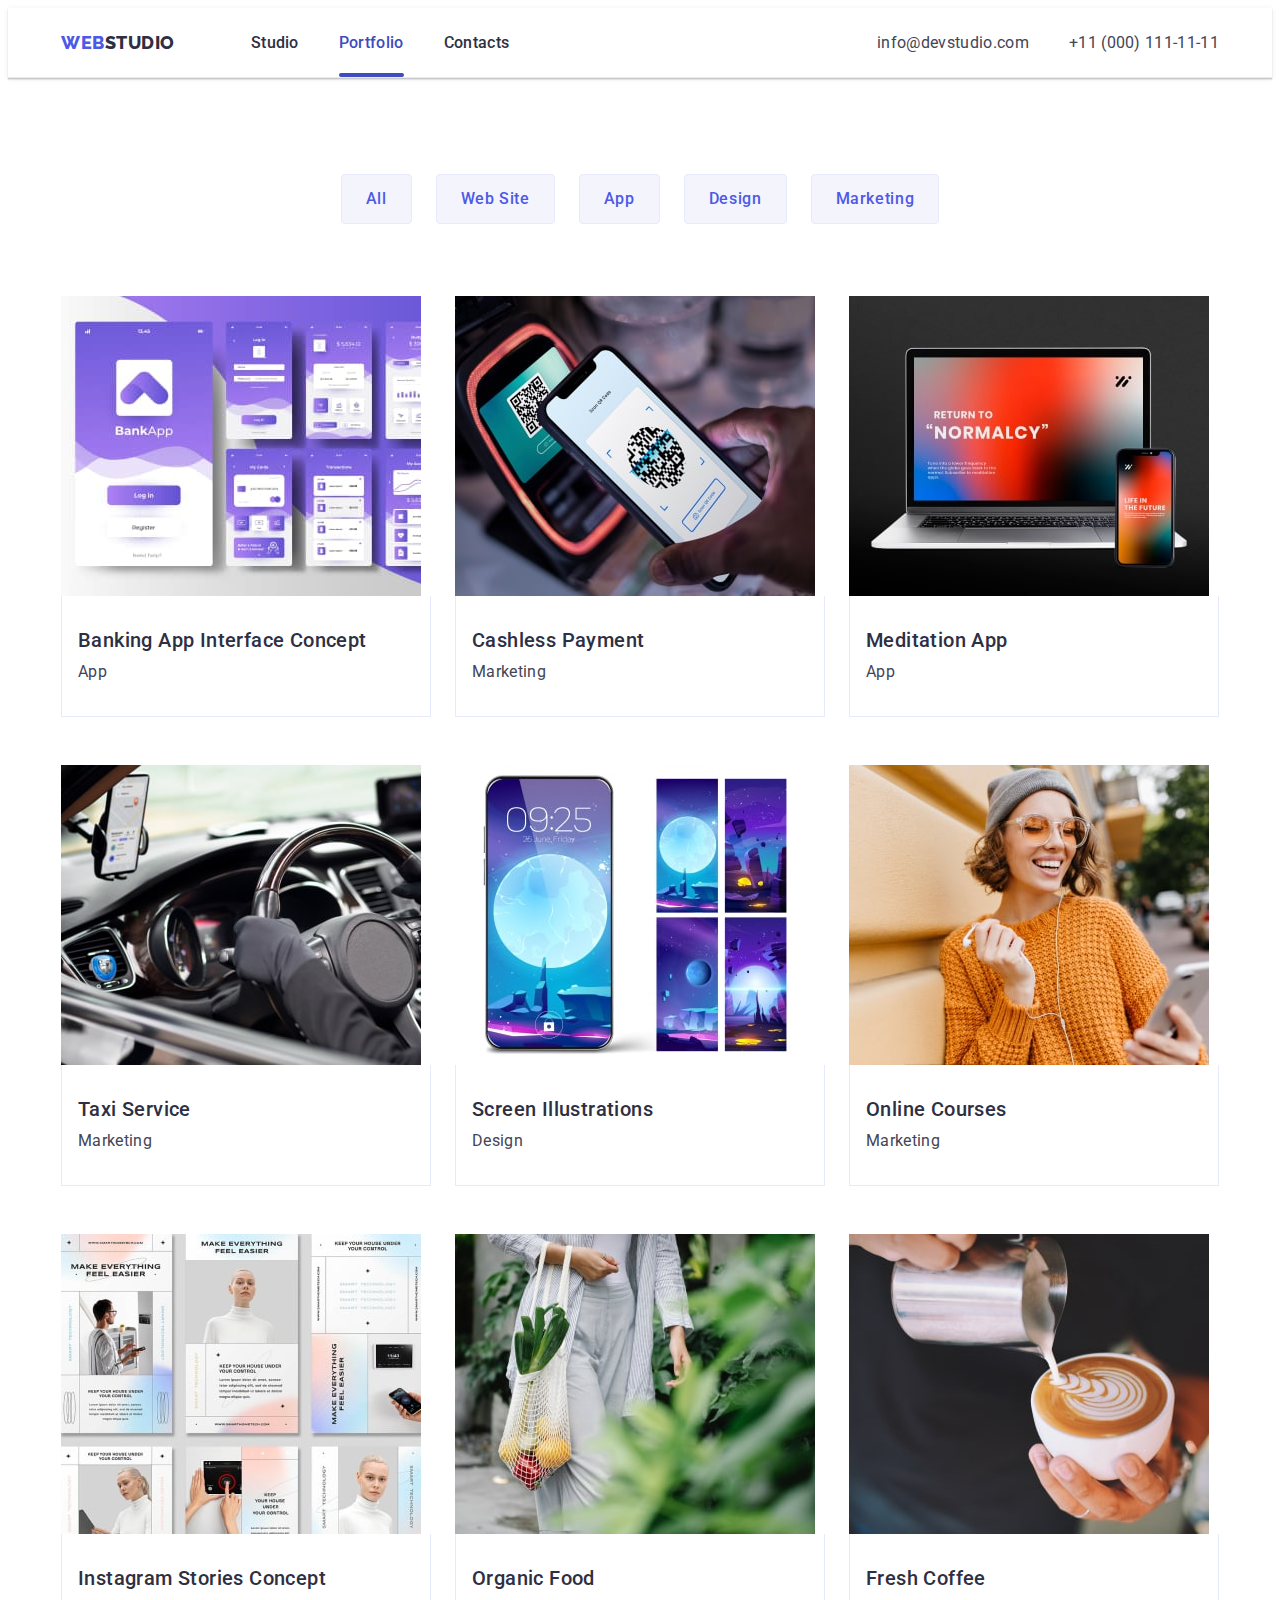
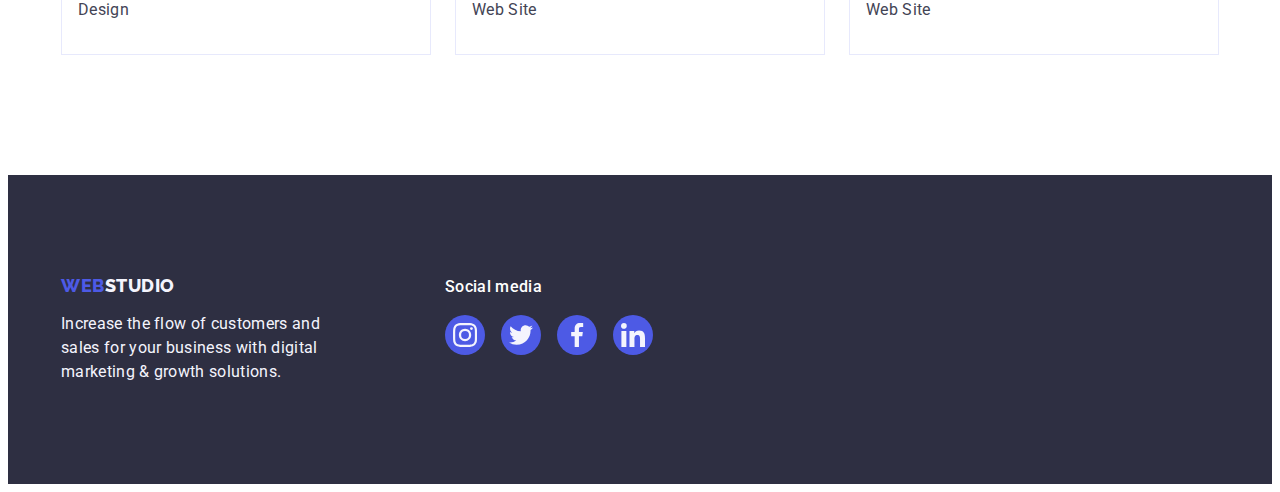
==== portfolio.html @ a7214b2f "Initial commit" ====
<!DOCTYPE html>
<html lang="en">
  <head>
    <meta charset="UTF-8" />
    <meta http-equiv="X-UA-Compatible" content="IE=edge" />
    <meta name="viewport" content="width=device-width, initial-scale=1.0" />
    <link rel="preconnect" href="https://fonts.googleapis.com" />
    <link rel="preconnect" href="https://fonts.gstatic.com" crossorigin />
    <link
      href="https://fonts.googleapis.com/css2?family=Raleway:wght@800&family=Roboto:wght@400;500;700;900&display=swap"
      rel="stylesheet"
    />
    <title>WebStudio</title>
    <link
      rel="stylesheet"
      href="https://cdnjs.cloudflare.com/ajax/libs/modern-normalize/2.0.0/modern-normalize.min.css"
      integrity="sha512-4xo8blKMVCiXpTaLzQSLSw3KFOVPWhm/TRtuPVc4WG6kUgjH6J03IBuG7JZPkcWMxJ5huwaBpOpnwYElP/m6wg=="
      crossorigin="anonymous"
      referrerpolicy="no-referrer"
    />
    <link rel="stylesheet" href="./css/styles.css" />
  </head>
  <body>
    <!-- Header -->

    <header class="header">
      <div class="container heder-container">
        <nav class="header-navigation">
          <a class="header-logo link" href="./index.html"
            >Web<span class="accent-logo">Studio</span></a
          >
          <ul class="header-menu list">
            <li class="header-menu-item">
              <a class="header-menu-link link" href="./index.html">Studio</a>
            </li>
            <li class="header-menu-item">
              <a class="header-menu-link link active" href="./portfolio.html"
                >Portfolio</a
              >
            </li>
            <li class="header-menu-item">
              <a class="header-menu-link link" href="">Contacts</a>
            </li>
          </ul>
        </nav>

        <!-- Address -->

        <address class="address">
          <ul class="address-list list">
            <li class="address-list-item">
              <a class="address-list-link link" href="mailto:info@devstudio.com"
                >info@devstudio.com</a
              >
            </li>
            <li class="address-list-item">
              <a class="address-list-link link" href="tel:+110001111111"
                >+11 (000) 111-11-11</a
              >
            </li>
          </ul>
        </address>
      </div>
    </header>

    <!-- Main content -->

    <main>
      <!-- Projects -->
      <section class="portfolio">
        <div class="container portfolio-container">
          <h1 class="visually-hidden" hidden>Portfolio</h1>
          <ul class="filter-list list">
            <li class="filter-item">
              <button type="button" class="filter-btn">All</button>
            </li>
            <li class="filter-item">
              <button type="button" class="filter-btn">Web Site</button>
            </li>
            <li class="filter-item">
              <button type="button" class="filter-btn">App</button>
            </li>
            <li class="filter-item">
              <button type="button" class="filter-btn">Design</button>
            </li>
            <li class="filter-item">
              <button type="button" class="filter-btn">Marketing</button>
            </li>
          </ul>
          <ul class="project-list list">
            <li class="project-item">
              <a href="" class="project-link link">
                <div class="project-card-blok">
                  <img
                    src="./images/project1.jpg"
                    alt="image banking app"
                    width="360"
                  />
                  <p class="project-overlay">
                    14 Stylish and User-Friendly App Design Concepts · Task
                    Manager App · Calorie Tracker App · Exotic Fruit Ecommerce
                    App · Cloud Storage App
                  </p>
                </div>
                <div class="card-project">
                  <h2 class="project-subtitle">
                    Banking App Interface Concept
                  </h2>
                  <p class="project-item-text">App</p>
                </div>
              </a>
            </li>
            <li class="project-item">
              <a href="" class="project-link link">
                <div class="project-card-blok">
                  <img
                    src="./images/project2.jpg"
                    alt="image cashless payment"
                    width="360"
                  />
                  <p class="project-overlay">
                    14 Stylish and User-Friendly App Design Concepts · Task
                    Manager App · Calorie Tracker App · Exotic Fruit Ecommerce
                    App · Cloud Storage App
                  </p>
                </div>
                <div class="card-project">
                  <h2 class="project-subtitle">Cashless Payment</h2>
                  <p class="project-item-text">Marketing</p>
                </div></a
              >
            </li>
            <li class="project-item">
              <a href="" class="project-link link">
                <div class="project-card-blok">
                  <img
                    src="./images/project3.jpg"
                    alt="image meditation app"
                    width="360"
                  />
                  <p class="project-overlay">
                    14 Stylish and User-Friendly App Design Concepts · Task
                    Manager App · Calorie Tracker App · Exotic Fruit Ecommerce
                    App · Cloud Storage App
                  </p>
                </div>
                <div class="card-project">
                  <h2 class="project-subtitle">Meditation App</h2>
                  <p class="project-item-text">App</p>
                </div>
              </a>
            </li>
            <li class="project-item">
              <a href="" class="project-link link">
                <div class="project-card-blok">
                  <img
                    src="./images/project4.jpg"
                    alt="image auto"
                    width="360"
                  />
                  <p class="project-overlay">
                    14 Stylish and User-Friendly App Design Concepts · Task
                    Manager App · Calorie Tracker App · Exotic Fruit Ecommerce
                    App · Cloud Storage App
                  </p>
                </div>
                <div class="card-project">
                  <h2 class="project-subtitle">Taxi Service</h2>
                  <p class="project-item-text">Marketing</p>
                </div></a
              >
            </li>
            <li class="project-item">
              <a href="" class="project-link link">
                <div class="project-card-blok">
                  <img
                    src="./images/project5.jpg"
                    alt="screen illustrations"
                    width="360"
                  />
                  <p class="project-overlay">
                    14 Stylish and User-Friendly App Design Concepts · Task
                    Manager App · Calorie Tracker App · Exotic Fruit Ecommerce
                    App · Cloud Storage App
                  </p>
                </div>
                <div class="card-project">
                  <h2 class="project-subtitle">Screen Illustrations</h2>
                  <p class="project-item-text">Design</p>
                </div></a
              >
            </li>
            <li class="project-item">
              <a href="" class="project-link link">
                <div class="project-card-blok">
                  <img
                    src="./images/project6.jpg"
                    alt="image with girl"
                    width="360"
                  />
                  <p class="project-overlay">
                    14 Stylish and User-Friendly App Design Concepts · Task
                    Manager App · Calorie Tracker App · Exotic Fruit Ecommerce
                    App · Cloud Storage App
                  </p>
                </div>
                <div class="card-project">
                  <h2 class="project-subtitle">Online Courses</h2>
                  <p class="project-item-text">Marketing</p>
                </div></a
              >
            </li>
            <li class="project-item">
              <a href="" class="project-link link">
                <div class="project-card-blok">
                  <img
                    src="./images/project7.jpg"
                    alt="image instagram stories"
                    width="360"
                  />
                  <p class="project-overlay">
                    14 Stylish and User-Friendly App Design Concepts · Task
                    Manager App · Calorie Tracker App · Exotic Fruit Ecommerce
                    App · Cloud Storage App
                  </p>
                </div>
                <div class="card-project">
                  <h2 class="project-subtitle">Instagram Stories Concept</h2>
                  <p class="project-item-text">Design</p>
                </div></a
              >
            </li>
            <li class="project-item">
              <a href="" class="project-link link">
                <div class="project-card-blok">
                  <img
                    src="./images/project8.jpg"
                    alt="image organic food"
                    width="360"
                  />
                  <p class="project-overlay">
                    14 Stylish and User-Friendly App Design Concepts · Task
                    Manager App · Calorie Tracker App · Exotic Fruit Ecommerce
                    App · Cloud Storage App
                  </p>
                </div>
                <div class="card-project">
                  <h2 class="project-subtitle">Organic Food</h2>
                  <p class="project-item-text">Web Site</p>
                </div></a
              >
            </li>
            <li class="project-item">
              <a href="" class="project-link link">
                <div class="project-card-blok">
                  <img
                    src="./images/project9.jpg"
                    alt="image coffee"
                    width="360"
                  />
                  <p class="project-overlay">
                    14 Stylish and User-Friendly App Design Concepts · Task
                    Manager App · Calorie Tracker App · Exotic Fruit Ecommerce
                    App · Cloud Storage App
                  </p>
                </div>
                <div class="card-project">
                  <h2 class="project-subtitle">Fresh Coffee</h2>
                  <p class="project-item-text">Web Site</p>
                </div></a
              >
            </li>
          </ul>
        </div>
      </section>
    </main>

    <!-- Footer -->

    <footer class="footer">
      <div class="container footer-container">
        <div class="footer-box">
          <a class="footer-logo link" href="./index.html"
            >Web<span class="footer-accent-logo">Studio</span></a
          >
          <p class="footer-text">
            Increase the flow of customers and sales for your business with
            digital marketing & growth solutions.
          </p>
        </div>
        <div class="footer-soc">
          <p class="footer-paragraf">Social media</p>
          <ul class="footer-soc-list list">
            <li class="footer-soc-item">
              <a
                class="footer-soc-link link"
                href=""
                aria-label=""
                target="_blank"
                rel="nooppener noreferrer"
              >
                <svg class="footer-soc-icon" width="24" height="24">
                  <use href="./images/icons.svg#icon-instagram"></use>
                </svg>
              </a>
            </li>
            <li class="footer-soc-item">
              <a
                class="footer-soc-link link"
                href=""
                aria-label=""
                target="_blank"
                rel="nooppener noreferrer"
              >
                <svg class="footer-soc-icon" width="24" height="24">
                  <use href="./images/icons.svg#icon-twitter"></use>
                </svg>
              </a>
            </li>
            <li class="footer-soc-item">
              <a
                class="footer-soc-link link"
                href=""
                aria-label=""
                target="_blank"
                rel="nooppener noreferrer"
              >
                <svg class="footer-soc-icon" width="24" height="24">
                  <use href="./images/icons.svg#icon-facebook"></use>
                </svg>
              </a>
            </li>
            <li class="footer-soc-item">
              <a
                class="footer-soc-link link"
                href=""
                aria-label=""
                target="_blank"
                rel="nooppener noreferrer"
              >
                <svg class="footer-soc-icon" width="24" height="24">
                  <use href="./images/icons.svg#icon-linkedin"></use>
                </svg>
              </a>
            </li>
          </ul>
        </div>
      </div>
    </footer>
  </body>
</html>
---- css/styles.css ----
:root {
  --body-color: #434455;
  --body-background-color: #ffffff;
  --hero-background-color: #2e2f42;
  --title-color: #ffffff;
  --main-text-color: #434455;
  --secondary-text-color: #f4f4fd;
  --logo-color: #4d5ae5;
  --header-accent-logo: #2e2f42;
  --header-menu-link-color: #2e2f42;
  --secondary-header-link-color: #404bbf;
  --address-color: #434455;
  --secondary-address-color: #404bbf;
  --hero-btn-color: #ffffff;
  --hero-btn-background: #4d5ae5;
  --secondary-hero-btn-background: #404bbf;
  --main-subtitle-color: #2e2f42;
  --team-background-color: #f4f4fd;
  --footer-background-color: #2e2f42;
  --footer-accent-logo-color: #f4f4fd;
}

.list {
  list-style: none;
}

a {
  text-decoration: none;
}

p,
h1,
h2,
h3,
h4,
h5,
h6 {
  margin-top: 0;
  margin-bottom: 0;
}

ul {
  margin-top: 0;
  margin-bottom: 0;
  padding-left: 0;
}

img {
  display: block;
}

.container {
  width: 100%;
  max-width: 1158px;
  margin: 0 auto;
  padding: 0 15px;
}

body {
  font-family: 'Roboto', sans-serif;
  background: var(--body-background-color);
  color: var(--body-color);
}

/* Header */

.header {
  border-bottom: 1px solid #e7e9fc;
  box-shadow: 0px 2px 1px rgba(46, 47, 66, 0.08),
    0px 1px 1px rgba(46, 47, 66, 0.16), 0px 1px 6px rgba(46, 47, 66, 0.08);
}

.heder-container {
  display: flex;
  align-items: center;
}

.header-navigation {
  display: flex;
  align-items: center;
}

.header-logo {
  font-family: 'Raleway', sans-serif;
  font-weight: 800;
  font-size: 18px;
  line-height: 1.17;
  letter-spacing: 0.03em;
  color: var(--logo-color);
  text-transform: uppercase;
  margin-right: 76px;
  padding-top: 24px;
  padding-bottom: 24px;
}

.accent-logo {
  font-family: 'Raleway', sans-serif;
  color: var(--header-accent-logo);
}
.header-menu {
  display: flex;
  gap: 40px;
}
.header-menu-item {
}

.header-menu-link {
  font-weight: 500;
  font-size: 16px;
  line-height: 1.5;
  letter-spacing: 0.02em;
  color: var(--header-menu-link-color);
  padding: 24px 0;
  transition: color 250ms cubic-bezier(0.4, 0, 0.2, 1);
  position: relative;
}

.header-menu-link:hover,
.header-menu-link:focus {
  color: var(--secondary-header-link-color);
}

.active {
  position: relative;
  color: #404bbf;
}

.active::after {
  content: '';
  position: absolute;
  display: block;
  left: 0;
  bottom: -1px;
  width: 100%;
  height: 4px;
  border-radius: 2px;
  background-color: #404bbf;
}

.link {
  text-decoration: none;
}

/* Address */

.address {
  font-style: normal;
  margin-left: auto;
}
.address-list {
  display: flex;
  margin: 0;
  padding-left: 0;
  gap: 40px;
}
.address-list-item {
}
.address-list-link {
  font-style: normal;
  font-size: 16px;
  line-height: 1.5;
  letter-spacing: 0.02em;
  color: var(--address-color);
  padding: 24px 0;
  transition: color 250ms cubic-bezier(0.4, 0, 0.2, 1);
}

.address-list-link:hover,
.address-list-link:focus {
  color: var(--secondary-address-color);
}

/* Section 1 */

.hero {
  background: var(--hero-background-color);
  padding: 188px 0;
  max-width: 1440px;
  height: 600px;
  background-repeat: no-repeat;
  background-position: center;
  background-size: cover;
  background-image: linear-gradient(
      rgba(46, 47, 66, 0.7),
      rgba(46, 47, 66, 0.7)
    ),
    url(../images/peopleOffice.jpg);
}

.hero-container {
}

.hero-title {
  font-weight: 700;
  font-size: 56px;
  line-height: 1.07;
  color: var(--title-color);
  text-align: center;
  letter-spacing: 0.02em;
  max-width: 496px;
  margin-top: 0;
  margin-bottom: 48px;
  margin-left: auto;
  margin-right: auto;
}
.hero-btn {
  font-family: inherit;
  font-weight: 500;
  font-size: 16px;
  line-height: 1.5;
  letter-spacing: 0.04em;
  color: var(--hero-btn-color);
  background: var(--hero-btn-background);
  border-radius: 4px;
  cursor: pointer;
  display: block;
  margin: 0 auto;
  text-align: center;
  height: 56px;
  min-width: 169px;
  border: none;
  transition: background-color 250ms cubic-bezier(0.4, 0, 0.2, 1);
}

.hero-btn:hover,
.hero-btn:focus {
  background: var(--secondary-hero-btn-background);
}

/* Section 2 */

.advantages {
  padding: 120px 0;
}

.advantages-container {
}

.visually-hidden {
  position: absolute;
  width: 1px;
  height: 1px;
  margin: -1px;
  border: 0;
  padding: 0;
  white-space: nowrap;
  clip-path: inset(100%);
  clip: rect(0 0 0 0);
  overflow: hidden;
}
.advantages-list {
  display: flex;
  gap: 24px;
}
.advantages-item {
  width: calc((100% - 72px) / 4);
}

.advantages-icon {
  display: flex;
  align-items: center;
  justify-content: center;
  height: 112px;
  background-color: #f4f4fd;
  border-radius: 4px;
  margin-bottom: 8px;
  gap: 24px;
}
.advantages-pic {
  padding: 24px 100px;
  background: #f4f4fd;
  width: 264px;
  height: 112px;
}

.advantages-subtitle {
  font-weight: 500;
  font-size: 20px;
  line-height: 1.2;
  letter-spacing: 0.02em;
  color: var(--main-subtitle-color);
  margin-bottom: 8px;
}
.advantages-item-text {
  font-size: 16px;
  line-height: 1.5;
  letter-spacing: 0.02em;
  color: var(--main-text-color);
}

/* Section 3 */

.icon {
  padding-bottom: 120px;
}

.icon-container {
}

.icon-title {
  font-weight: 700;
  font-size: 36px;
  line-height: 1.11;
  text-align: center;
  letter-spacing: 0.02em;
  text-transform: capitalize;
  color: #2e2f42;
  margin-bottom: 72px;
}
.icon-list {
  display: flex;
  gap: 24px;
}
.icon-item {
  width: calc((100% - 48px) / 3);
}

/* Section 4 */

.team {
  background: var(--team-background-color);
  padding: 120px 0;
}

.team-container {
  background-color: #f4f4fd;
}

.team-title {
  font-weight: 700;
  font-size: 36px;
  line-height: 1.11;
  text-align: center;
  letter-spacing: 0.02em;
  text-transform: capitalize;
  color: #2e2f42;
  margin-bottom: 72px;
}
.team-list {
  display: flex;
  gap: 24px;
}
.team-item {
  background-color: #ffffff;
  width: calc((100% - 72px) / 4);
  border-radius: 0px 0px 4px 4px;
  box-shadow: 0px 1px 6px rgba(46, 47, 66, 0.08),
    0px 1px 1px rgba(46, 47, 66, 0.16), 0px 2px 1px rgba(46, 47, 66, 0.08);
}

.card-team {
  padding: 32px 0;
  text-align: center;
}

.team-subtitle {
  font-weight: 500;
  font-size: 20px;
  line-height: 1.2;
  letter-spacing: 0.02em;
  color: var(--main-subtitle-color);
  margin-bottom: 8px;
  text-align: center;
}
.team-item-text {
  font-size: 16px;
  line-height: 1.5;
  letter-spacing: 0.02em;
  color: var(--main-text-color);
  text-align: center;
  margin-bottom: 8px;
}

.team-soc {
  display: flex;
  justify-content: center;
  gap: 24px;
}
.team-soc-item {
}

.team-soc-link {
  border-radius: 50%;
  background-color: #4d5ae5;
  background-size: 16px;
  background-repeat: no-repeat;
  display: flex;
  align-items: center;
  justify-content: center;
  width: 40px;
  height: 40px;
  transition: background-color 250ms cubic-bezier(0.4, 0, 0.2, 1);
}

.team-soc-icon {
  padding: 12px;
  display: flex;
  align-items: center;
  justify-content: center;
  width: 100px;
  height: 100px;
  fill: #f4f4fd;
}

.team-soc-link:hover,
.team-soc-link:focus {
  background-color: #404bbf;
}

/* Section 5 */

.customers {
  padding: 120px 0;
}
.container {
}
.customers-container {
}
.customers-title {
  font-weight: 700;
  font-size: 36px;
  line-height: 1.11;
  text-align: center;
  letter-spacing: 0.02em;
  text-transform: capitalize;
  color: #2e2f42;
  margin-bottom: 72px;
}
.customers-list {
  display: flex;
  gap: 24px;
}
.list {
}
.customers-item {
  width: calc((100% - 120px) / 6);
  height: 88px;
}
.customers-link {
  width: 100%;
  height: 100%;
  display: flex;
  align-items: center;
  justify-content: center;
  color: #8e8f99;
  border: 1px solid #8e8f99;
  border-radius: 4px;
  transition: border-color 250ms cubic-bezier(0.4, 0, 0.2, 1),
    color 250ms cubic-bezier(0.4, 0, 0.2, 1);
}

.customers-link:hover,
.customers-link:focus {
  color: #404bbf;
  border-color: #404bbf;
}

.customers-icon {
  fill: currentColor;
}

/* Projects */

.portfolio {
  padding-top: 96px;
  padding-bottom: 120px;
}

.portfolio-container {
}

.visually-hidden {
  position: absolute;
  width: 1px;
  height: 1px;
  margin: -1px;
  border: 0;
  padding: 0;
  white-space: nowrap;
  clip-path: inset(100%);
  clip: rect(0 0 0 0);
  overflow: hidden;
}
.filter-list {
  display: flex;
  justify-content: center;
  gap: 24px;
  margin-bottom: 72px;
}
.filter-item {
}
.filter-btn {
  font-family: inherit;
  font-weight: 500;
  font-size: 16px;
  line-height: 1.5;
  letter-spacing: 0.04em;
  color: #4d5ae5;
  background: #f4f4fd;
  cursor: pointer;
  border-radius: 4px;
  padding: 12px 24px;
  border: 1px solid #e7e9fc;
  transition: color 250ms cubic-bezier(0.4, 0, 0.2, 1),
    background-color 250ms cubic-bezier(0.4, 0, 0.2, 1),
    border-color 250ms cubic-bezier(0.4, 0, 0.2, 1),
    box-shadow 250ms cubic-bezier(0.4, 0, 0.2, 1);
}

.filter-btn:hover,
.filter-btn:focus {
  box-shadow: 0px 3px 1px rgba(0, 0, 0, 0.1), 0px 2px 1px rgba(0, 0, 0, 0.08),
    0px 2px 2px rgba(0, 0, 0, 0.12);
  background: #404bbf;
  color: #ffffff;
  border: 1px solid transparent;
}
.project-list {
  display: flex;
  flex-wrap: wrap;
  gap: 48px 24px;
  padding-left: 0;
}
.list {
}

.project-item {
  width: calc((100% - 48px) / 3);
}

.project-link {
  display: block;
  transition: box-shadow 250ms cubic-bezier(0.4, 0, 0.2, 1);
}

.project-link:hover,
.project-link:focus {
  box-shadow: 0px 1px 6px rgba(46, 47, 66, 0.08),
    0px 1px 1px rgba(46, 47, 66, 0.16), 0px 2px 1px rgba(46, 47, 66, 0.08);
}

.link {
}

.project-card-blok {
  position: relative;
  overflow: hidden;
}

.project-overlay {
  position: absolute;
  top: 0px;
  font-weight: 400;
  font-size: 16px;
  line-height: 1.5;
  letter-spacing: 0.02em;
  color: #f4f4fd;
  padding: 40px 32px;
  background-color: #4d5ae5;
  width: 100%;
  height: 100%;
  transform: translateY(100%);
  transition: transform 250ms cubic-bezier(0.4, 0, 0.2, 1);
}

.project-link:hover .project-overlay,
.project-link:focus .project-overlay {
  transform: translateY(0%);
}

.card-project {
  max-width: 360px;
  padding: 32px 16px;
  border: 1px solid #e7e9fc;
  border-top: none;
}

.project-subtitle {
  font-weight: 500;
  font-size: 20px;
  line-height: 1.2;
  letter-spacing: 0.02em;
  color: var(--main-subtitle-color);
  margin-bottom: 8px;
}
.project-item-text {
  font-size: 16px;
  line-height: 1.5;
  letter-spacing: 0.02em;
  color: var(--main-text-color);
}

/* Footer */

.footer {
  background: var(--footer-background-color);
  padding: 100px 0;
}

.footer-container {
  display: flex;
  align-items: baseline;
}

.footer-box {
  margin-right: 120px;
}

.footer-logo {
  font-family: 'Raleway', sans-serif;
  font-weight: 800;
  font-size: 18px;
  line-height: 1.17;
  letter-spacing: 0.03em;
  text-transform: uppercase;
  color: var(--logo-color);
  display: inline-block;
  margin-bottom: 16px;
}

.footer-accent-logo {
  color: var(--footer-accent-logo-color);
}

.footer-text {
  font-size: 16px;
  line-height: 1.5;
  letter-spacing: 0.02em;
  color: var(--secondary-text-color);
  max-width: 264px;
}

.footer-soc {
}
.footer-paragraf {
  font-weight: 500;
  font-size: 16px;
  line-height: 1.5;
  letter-spacing: 0.02em;
  color: #ffffff;
  margin-bottom: 16px;
}
.footer-soc-list {
  display: flex;
  gap: 16px;
}
.footer-soc-item {
  width: 40px;
  height: 40px;
}
.footer-soc-link {
  width: 100%;
  height: 100%;
  background-color: #4d5ae5;
  border-radius: 50%;
  display: flex;
  align-items: center;
  justify-content: center;
  transition: background-color 250ms cubic-bezier(0.4, 0, 0.2, 1);
}

.footer-soc-link:hover,
.footer-soc-link:focus {
  background-color: #31d0aa;
}

.link {
}
.footer-soc-icon {
  fill: #f4f4fd;
}

/*  Modal */

.backdrop {
  position: fixed;
  top: 0;
  left: 0;
  width: 100%;
  height: 100%;
  background-color: rgba(46, 47, 66, 0.4);
  transition: opacity 250ms cubic-bezier(0.4, 0, 0.2, 1),
    visibility 250ms cubic-bezier(0.4, 0, 0.2, 1);
}
.is-hidden {
  visibility: hidden;
  opacity: 0;
  pointer-events: none;
}
.modal {
  position: absolute;
  top: 50%;
  left: 50%;
  width: 408px;
  min-height: 584px;
  background-color: #fcfcfc;
  box-shadow: 0px 1px 1px rgba(0, 0, 0, 0.14), 0px 1px 3px rgba(0, 0, 0, 0.12),
    0px 2px 1px rgba(0, 0, 0, 0.2);
  border-radius: 4px;
  transform: translate(-50%, -50%) scale(1);
  transition: transform 250ms cubic-bezier(0.4, 0, 0.2, 1);
}

.backdrop.is-hidden .modal {
  transform: translate(-50%, -43%) scale(0);
}

.modal-btn {
  position: absolute;
  top: 24px;
  right: 24px;
  width: 24px;
  height: 24px;
  border-radius: 50%;
  display: flex;
  align-items: center;
  justify-content: center;
  background-color: #e7e9fc;
  border: 1px solid rgba(0, 0, 0, 0.1);
  padding: 0;
  cursor: pointer;
  transition: background-color 250ms cubic-bezier(0.4, 0, 0.2, 1),
    border 250ms cubic-bezier(0.4, 0, 0.2, 1);
}

.modal-btn:hover,
.modal-btn:focus {
  background-color: #404bbf;
  border: none;
  fill: #ffffff;
}

.modal-icon {
  transition: fill 250ms cubic-bezier(0.4, 0, 0.2, 1);
}
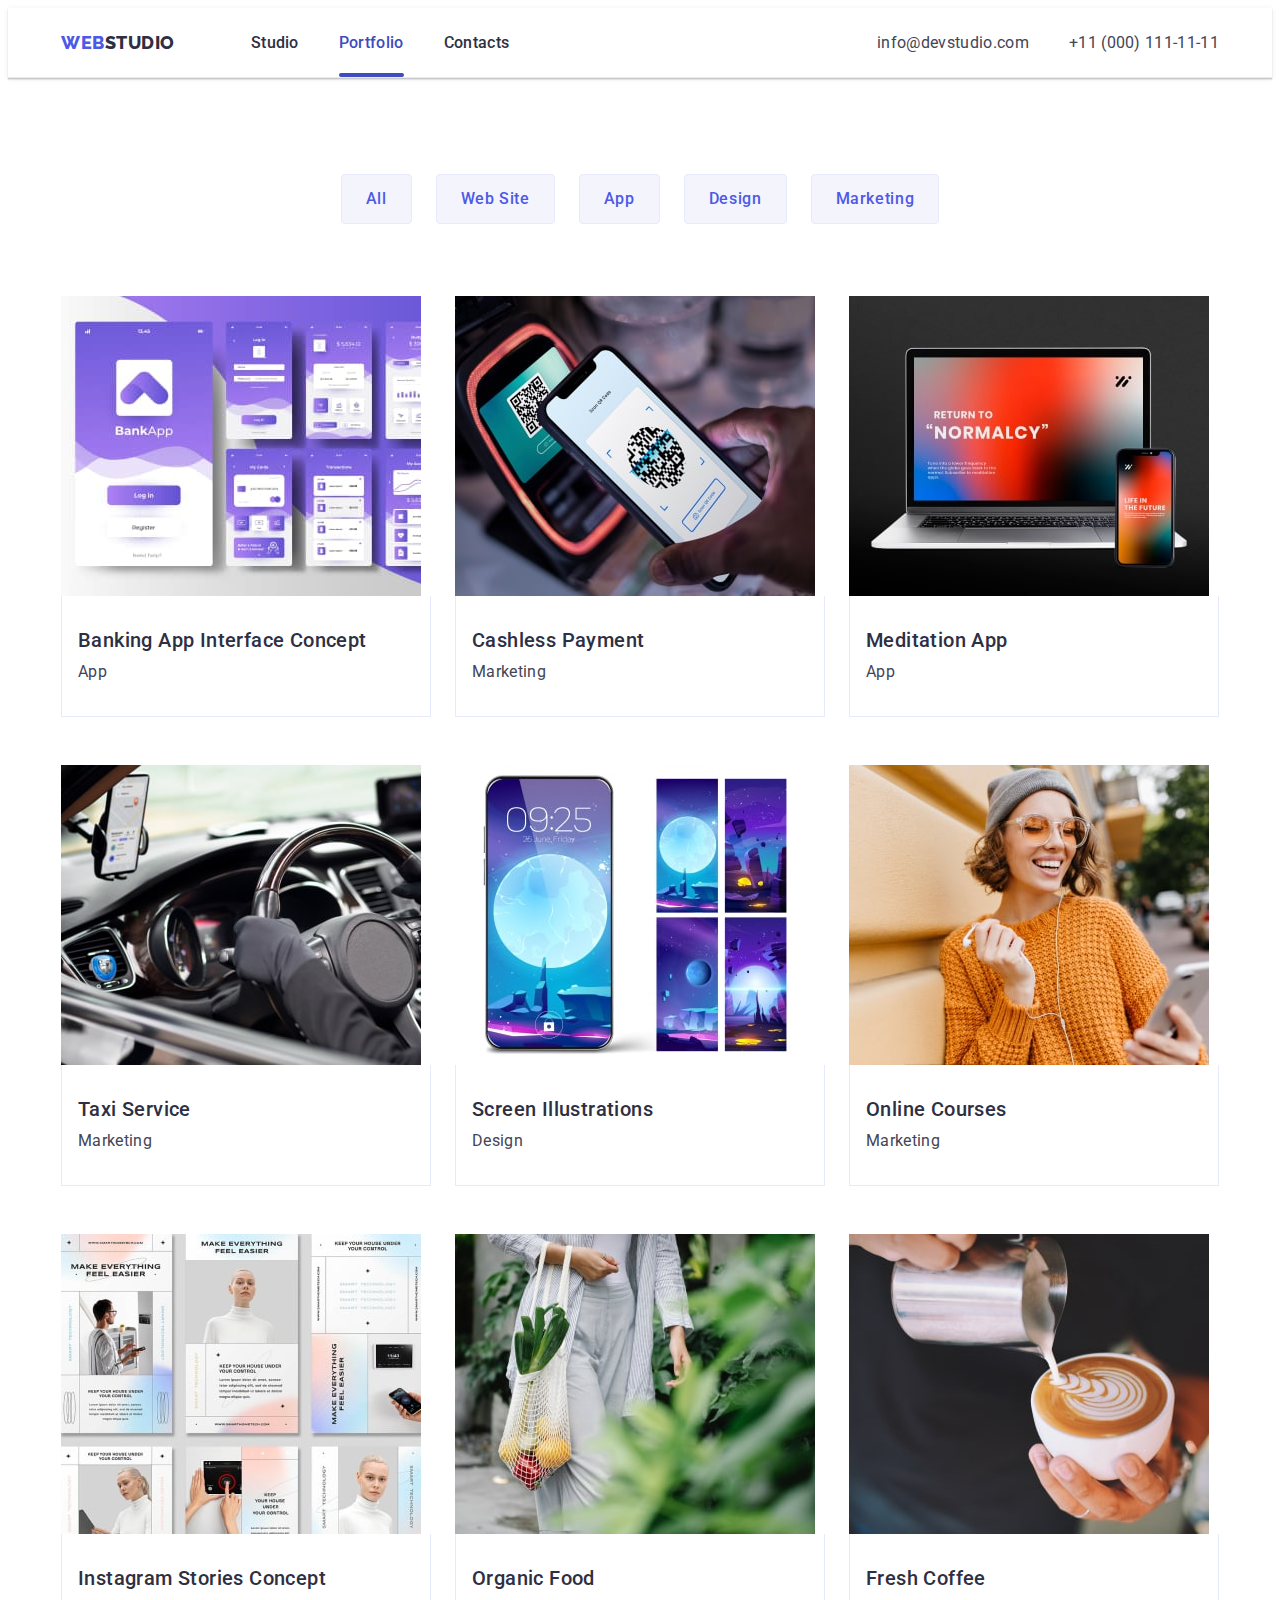
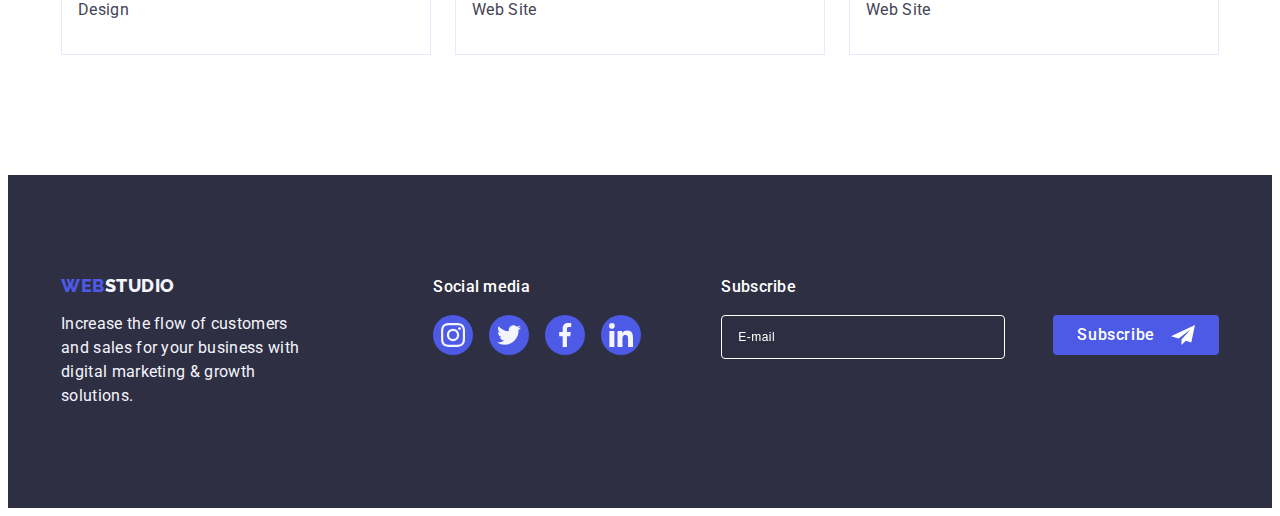
==== commit 7f2bc164: "доопрацювання 1" ====
--- a/portfolio.html
+++ b/portfolio.html
@@ -276,7 +276,6 @@
     </main>
 
     <!-- Footer -->
-
     <footer class="footer">
       <div class="container footer-container">
         <div class="footer-box">
@@ -345,6 +344,29 @@
             </li>
           </ul>
         </div>
+        <div class="footer-modal">
+          <p class="footer-modal-paragraf">Subscribe</p>
+          <form class="footer-form">
+            <label
+              for="footer-email"
+              aria-label="footer email"
+              class="footer-label"
+            >
+              <input
+                class="footer-input"
+                type="email"
+                name="footer-email"
+                id="footer-email"
+                placeholder="E-mail"
+              />
+            </label>
+            <button class="footer-btn" type="submit">
+              Subscribe<svg class="footer-btn-icon" width="24" height="24">
+                <use href="./images/icons.svg#icon-frame"></use>
+              </svg>
+            </button>
+          </form>
+        </div>
       </div>
     </footer>
   </body>
--- a/css/styles.css
+++ b/css/styles.css
@@ -643,6 +643,7 @@
 .footer-soc-list {
   display: flex;
   gap: 16px;
+  margin-right: 80px;
 }
 .footer-soc-item {
   width: 40px;
@@ -668,6 +669,78 @@
 }
 .footer-soc-icon {
   fill: #f4f4fd;
+}
+
+.footer-modal {
+}
+.footer-modal-paragraf {
+  font-weight: 500;
+  font-size: 16px;
+  line-height: 1.5;
+  letter-spacing: 0.02em;
+  color: #ffffff;
+  margin-bottom: 16px;
+}
+
+.footer-form {
+  display: flex;
+  gap: 24px;
+}
+
+.footer-label {
+}
+
+.footer-input {
+  width: 264px;
+  height: 40px;
+  border: 1px solid #ffffff;
+  border-radius: 4px;
+  filter: drop-shadow(0px 4px 4px rgba(0, 0, 0, 0.15));
+  background-color: transparent;
+  margin-right: 24px;
+  padding-left: 16px;
+  font-size: 12px;
+  line-height: 1.5;
+  letter-spacing: 0.04em;
+  color: #ffffff;
+}
+
+.footer-input::placeholder {
+  font-size: 12px;
+  line-height: 2;
+  display: flex;
+  align-items: center;
+  letter-spacing: 0.04em;
+  color: #ffffff;
+}
+
+.footer-btn {
+  display: flex;
+  height: 40px;
+  min-width: 165px;
+  justify-content: center;
+  align-items: center;
+  font-family: inherit;
+  font-weight: 500;
+  font-size: 16px;
+  line-height: 1.5;
+  letter-spacing: 0.04em;
+  color: #ffffff;
+  cursor: pointer;
+  background-color: #4d5ae5;
+  border: none;
+  border-radius: 4px;
+  padding: 8px 24px;
+}
+
+.footer-btn-icon {
+  margin-left: 16px;
+  fill: #ffffff;
+}
+
+.footer-btn:hover,
+.footer-btn:focus {
+  background: var(--secondary-hero-btn-background);
 }
 
 /*  Modal */
@@ -687,6 +760,11 @@
   opacity: 0;
   pointer-events: none;
 }
+
+.backdrop.is-hidden .modal {
+  transform: translate(-50%, 50%) scale(0);
+}
+
 .modal {
   position: absolute;
   top: 50%;
@@ -699,10 +777,7 @@
   border-radius: 4px;
   transform: translate(-50%, -50%) scale(1);
   transition: transform 250ms cubic-bezier(0.4, 0, 0.2, 1);
-}
-
-.backdrop.is-hidden .modal {
-  transform: translate(-50%, -43%) scale(0);
+  padding: 72px 24px 24px;
 }
 
 .modal-btn {
@@ -733,3 +808,156 @@
 .modal-icon {
   transition: fill 250ms cubic-bezier(0.4, 0, 0.2, 1);
 }
+
+.modal-title {
+  text-align: center;
+  font-weight: 500;
+  font-size: 16px;
+  line-height: 1.5;
+  letter-spacing: 0.02em;
+  color: #2e2f42;
+  margin-bottom: 16px;
+}
+
+.modal-form {
+  display: flex;
+  flex-direction: column;
+}
+
+.modal-field {
+  margin-bottom: 8px;
+}
+
+.modal-label {
+  display: block;
+  margin-bottom: 4px;
+  font-size: 12px;
+  line-height: 1.17;
+  letter-spacing: 0.04em;
+  color: #8e8f99;
+}
+
+.input-wrap {
+  position: relative;
+}
+
+.modal-input {
+  width: 100%;
+  height: 40px;
+  border: 1px solid rgba(46, 47, 66, 0.4);
+  border-radius: 4px;
+  background-color: transparent;
+  padding-left: 38px;
+  transition: border-color 250ms cubic-bezier(0.4, 0, 0.2, 1),
+    border-color 250ms cubic-bezier(0.4, 0, 0.2, 1);
+  outline: transparent;
+}
+
+.modal-input:focus {
+  border-color: #4d5ae5;
+}
+
+.modal-input:focus + .input-icon {
+  fill: #4d5ae5;
+}
+
+.input-icon {
+  position: absolute;
+  fill: transparent;
+  left: 16px;
+  top: 50%;
+  transform: translateY(-50%);
+  transition: fill 250ms cubic-bezier(0.4, 0, 0.2, 1),
+    fill 250ms cubic-bezier(0.4, 0, 0.2, 1);
+  fill: #2e2f42;
+}
+
+.input-icon:focus {
+  fill: #4d5ae5;
+}
+
+/* .modal-field-placeholder {
+  margin-bottom: 16px;
+} */
+
+.modal-textarea {
+  width: 100%;
+  height: 120px;
+  font-size: 12px;
+  line-height: 1.17;
+  letter-spacing: 0.04em;
+  color: rgba(46, 47, 66, 0.4);
+  border: 1px solid rgba(46, 47, 66, 0.4);
+  border-radius: 4px;
+  background-color: transparent;
+  padding: 8px 16px;
+  outline: transparent;
+  resize: none;
+  transition: border-color 250ms cubic-bezier(0.4, 0, 0.2, 1);
+}
+
+.modal-textarea:focus {
+  border-color: #4d5ae5;
+}
+
+.input-check:checked + .check-text span {
+  background-color: #404bbf;
+  border: none;
+  fill: #f4f4fd;
+}
+
+.input-check:focus + .check-text span {
+  border-color: #4d5ae5;
+}
+
+.check-text {
+  font-size: 12px;
+  line-height: 1.17;
+  letter-spacing: 0.04em;
+  color: #8e8f99;
+  align-items: center;
+  display: flex;
+}
+
+.user-privacy-text {
+  width: 16px;
+  height: 16px;
+  border: 1px solid rgba(46, 47, 66, 0.4);
+  border-radius: 2px;
+  transition: background-color 250ms cubic-bezier(0.4, 0, 0.2, 1),
+    border 250ms cubic-bezier(0.4, 0, 0.2, 1),
+    fill 250ms cubic-bezier(0.4, 0, 0.2, 1);
+  display: inline-flex;
+  align-items: center;
+  justify-content: center;
+  fill: transparent;
+  margin-right: 8px;
+}
+
+.user-privacy-accent {
+  color: #4d5ae5;
+}
+
+.modal-send-btn {
+  display: block;
+  min-width: 169px;
+  height: 56px;
+  font-family: inherit;
+  font-weight: 500;
+  font-size: 16px;
+  line-height: 1.5;
+  letter-spacing: 0.04em;
+  color: #ffffff;
+  cursor: pointer;
+  background-color: #4d5ae5;
+  border: none;
+  border-radius: 4px;
+  transition: background-color 250ms cubic-bezier(0.4, 0, 0.2, 1);
+  margin: 0 auto;
+  text-align: center;
+}
+
+.modal-send-btn:hover,
+.modal-send-btn:focus {
+  background: #404bbf;
+}
